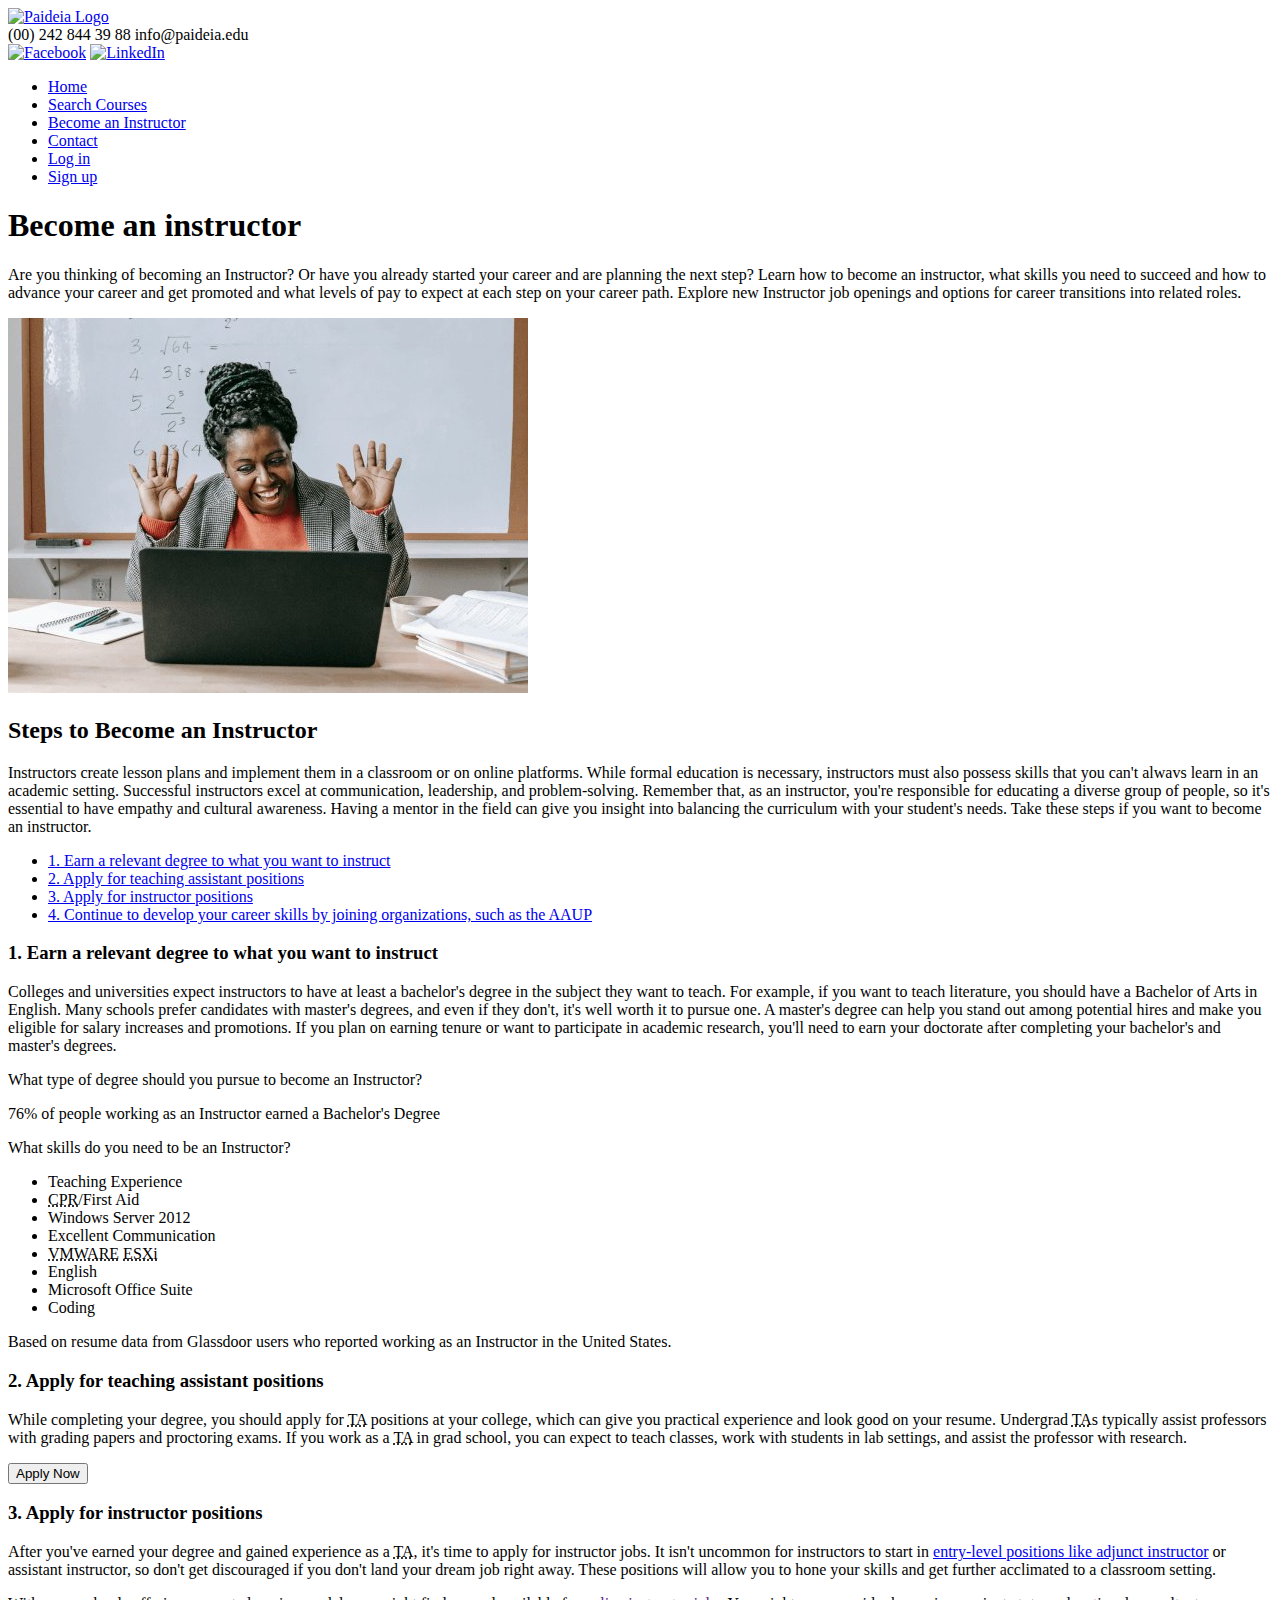
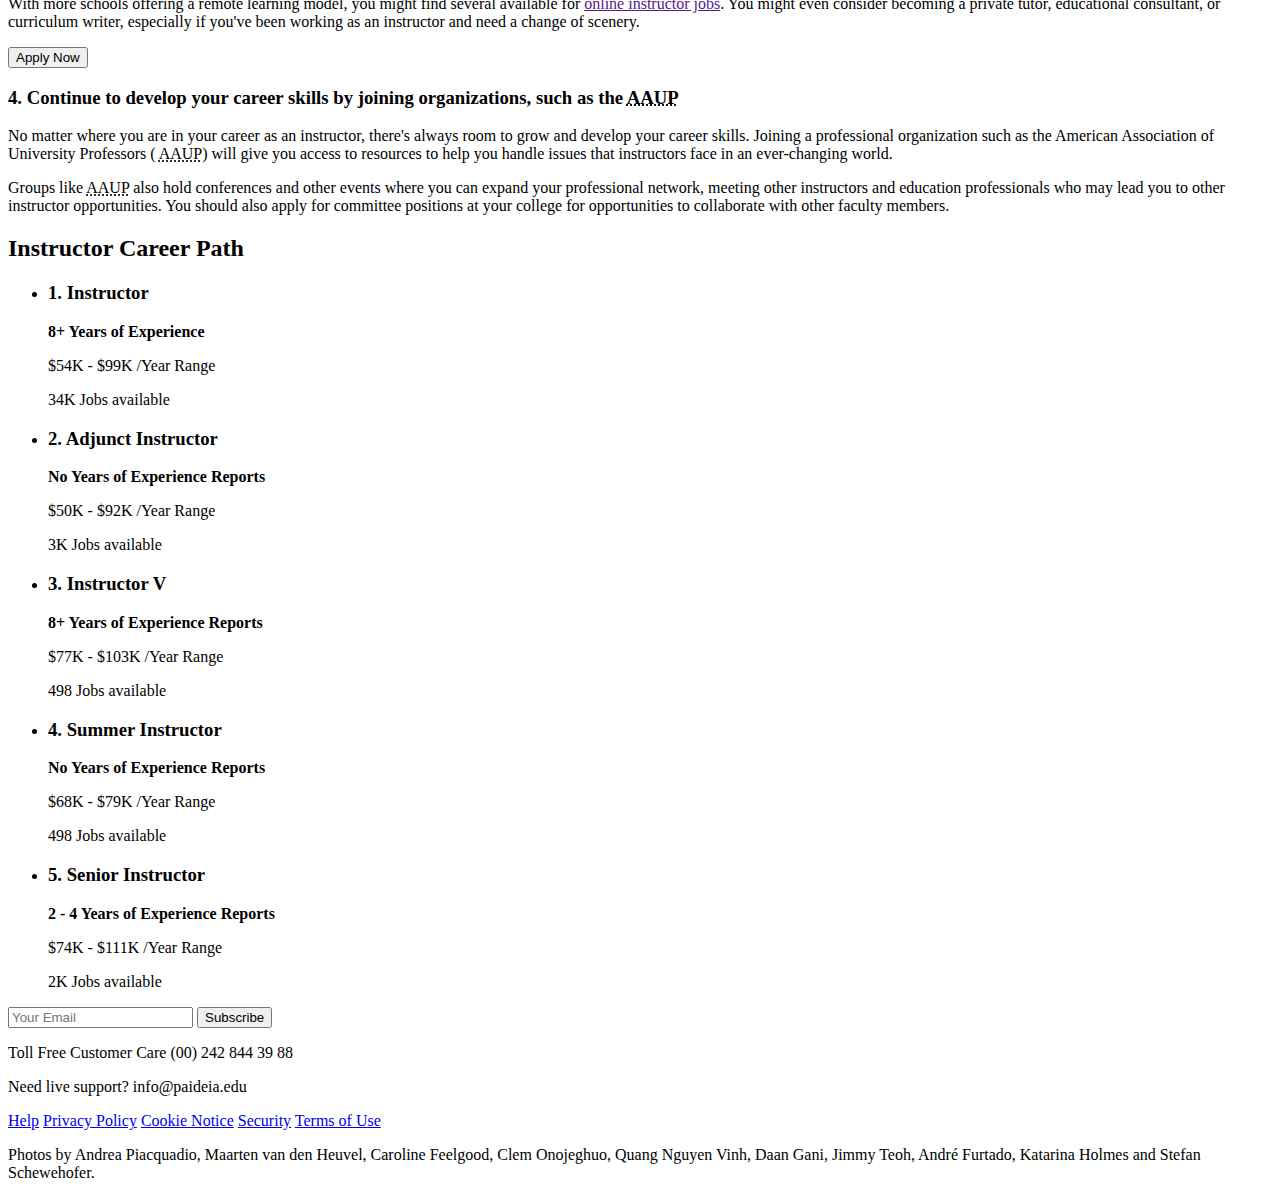
==== become-an-instructor.html @ 55b6c6ba "Initial Commit" ====
<!DOCTYPE html>
<html lang="en">
<head>
    <meta charset="UTF-8">
    <meta name="viewport" content="width=device-width, initial-scale=1.0">
    <title>Become an Instructor - Paideia</title>
    <link rel="stylesheet" href="css/instructor.css">
    <link rel="icon" type="image/png" href="img/favicon.png"/>
</head>
<body>
    <header>
        <div class="top-bar">
            <a href="index.html"><img src="logo.png" alt="Paideia Logo" class="logo"></a>
            <div class="contact-info">
                <span>(00) 242 844 39 88</span>
                <span>info@paideia.edu</span>
            </div>
            <div class="social-icons">
                <a href="#"><img src="facebook-icon.png" alt="Facebook"></a>
                <a href="#"><img src="linkedin-icon.png" alt="LinkedIn"></a>
            </div>
        </div>
        <nav>
            <ul>
                <li><a href="index.html">Home</a></li>
                <li><a href="search-courses.html">Search Courses</a></li>
                <li><a href="become-an-instructor.html" class="active">Become an Instructor</a></li>
                <li><a href="contact.html">Contact</a></li>
                <li><a href="login.html">Log in</a></li>
                <li><a href="signup.html" class="signup">Sign up</a></li>
            </ul>
        </nav>
    </header>
    <main>
        <section class="instructor-info">
            <h1>Become an instructor</h1>
            <p>Are you thinking of becoming an Instructor? Or have you already started your career and are planning the next step? Learn how to become an instructor, what skills you need to succeed and how to advance your career and get promoted and what levels of pay to expect at each step on your career path. Explore new Instructor job openings and options for career transitions into related roles.</p>
            <img src="img/instructor.jpg" alt="Instructor">
            <h2>Steps to Become an Instructor</h2>
            <p>
                Instructors create lesson plans and implement them in a classroom or on online platforms. 
                While formal education is necessary, instructors must also possess skills that you can't alwavs learn in an academic setting. 
                Successful instructors excel at communication, leadership, and problem-solving. Remember that, as an instructor, you're responsible
                for educating a diverse group of people, so it's essential to have empathy and cultural awareness. Having a mentor in the field can
                give you insight into balancing the curriculum with your student's needs.

                Take these steps if you want to become an instructor.
            </p>
            <ul class="steps">
                <li>
                    <a href="#h3">1. Earn a relevant degree to what you want to instruct</a>
                </li>
                <li>
                    <a href="#h3">2. Apply for teaching assistant positions</a>
                </li>
                <li>
                    <a href="#h3">3. Apply for instructor positions</a>
                </li>
                <li>
                    <a href="#h3">4. Continue to develop your career skills by joining organizations, such as the AAUP</a>
                </li>
            </ul>
            <div class="step-details">
                <h3>1. Earn a relevant degree to what you want to instruct</h3>
                <p>Colleges and universities expect instructors to have at least a bachelor's degree in the subject they want to teach. For example, if you want to teach literature, you should have a Bachelor of Arts in English. Many schools prefer candidates with master's degrees, and even if they don't, it's well worth it to pursue one. A master's degree can help you stand out among potential hires and make you eligible for salary increases and promotions. If you plan on earning tenure or want to participate in academic research, you'll need to earn your doctorate after completing your bachelor's and master's degrees.</p>
                <div class="survey">
                    <p>What type of degree should you pursue to become an Instructor?</p>
                    <p>76% of people working as an Instructor earned a Bachelor's Degree</p>
                    <p>What skills do you need to be an Instructor?</p>
                    <ul>
                        <li>Teaching Experience</li>
                        <li><abbr title="Cardiopulmonary Resuscitation">CPR</abbr>/First Aid</li>
                        <li>Windows Server 2012</li>
                        <li>Excellent Communication</li>
                        <li><abbr title="Virtual Machine Software">VMWARE</abbr> <abbr title="Elastic Search X Integrated">ESXi</abbr></li>
                        <li>English</li>
                        <li>Microsoft Office Suite</li>
                        <li>Coding</li>
                    </ul>
                    <p>Based on resume data from Glassdoor users who reported working as an Instructor in the United States.</p>
                </div>
                <h3>2. Apply for teaching assistant positions</h3>
                <p>While completing your degree, you should apply for <abbr title="Teaching Assistant">TA</abbr> positions at your college, which can give you practical experience and look good on your resume. Undergrad <abbr title="Teaching Assistant">TA</abbr>s typically assist professors with grading papers and proctoring exams. If you work as a <abbr title="Teaching Assistant">TA</abbr> in grad school, you can expect to teach classes, work with students in lab settings, and assist the professor with research.</p>
                <button>Apply Now</button>
                <h3>3. Apply for instructor positions</h3>
                <p>After you've earned your degree and gained experience as a <abbr title="Teaching Assistant">TA</abbr>, it's time to apply for instructor jobs. It isn't uncommon for instructors to start in <a href="https://www.glassdoor.com/Job/adjunct-professor-jobs-SRCH_KO0,17.htm">entry-level positions like adjunct instructor</a> or assistant instructor, so don't get discouraged if you don't land your dream job right away. These positions will allow you to hone your skills and get further acclimated to a classroom setting.</p>
                <p>
                    With more schools offering a remote learning model, you might find several available for <a href="">online instructor jobs</a>.
                    You might even consider becoming a private tutor, educational consultant, or curriculum writer, especially if you've been working as an
                    instructor and need a change of scenery.
                </p>
                <button>Apply Now</button>
                <h3>4. Continue to develop your career skills by joining organizations, such as the <abbr title="American Association of University Professors">AAUP</abbr></h3>
                <p>No matter where you are in your career as an instructor, there's always room to grow and develop your career skills. Joining a professional organization such as the American Association of University Professors ( <abbr title="American Association of University Professors">AAUP</abbr>) will give you access to resources to help you handle issues that instructors face in an ever-changing world.</p>
                <p>Groups like <abbr title="American Association of University Professors">AAUP</abbr> also hold conferences and other events where you can expand your professional network, meeting other instructors and education professionals who may lead you to other instructor opportunities. You should also apply for committee positions at your college for opportunities to collaborate with other faculty members.</p>
            </div>
        </section>
        <aside class="instructor-career-path">
            <h2>Instructor Career Path</h2>
            <ul>
                <li><h3>1. Instructor</h3>
                    <p><strong>8+ Years of Experience</strong></p>
                    <p>$54K - $99K /Year Range</p>
                    <p>34K Jobs available</p>
                </li>
                <li><h3>2. Adjunct Instructor</h3>
                    <p><strong>No Years of Experience Reports</strong></p>
                    <p>$50K - $92K /Year Range</p>
                    <p>3K Jobs available</p>
                </li>
                <li><h3>3. Instructor V</h3>
                    <p><strong>8+ Years of Experience Reports</strong></p>
                    <p>$77K - $103K /Year Range</p>
                    <p>498 Jobs available</p>
                </li>
                <li><h3>4. Summer Instructor</h3>
                    <p><strong>No Years of Experience Reports</strong></p>
                    <p>$68K - $79K /Year Range</p>
                    <p>498 Jobs available</p>
                </li>
                <li><h3>5. Senior Instructor</h3>
                    <p><strong>2 - 4 Years of Experience Reports</strong></p>
                    <p>$74K - $111K /Year Range</p>
                    <p>2K Jobs available</p>
                </li>
            </ul>
        </aside>
    </main>
    <footer>
        <div class="newsletter-form">
            <input type="email" placeholder="Your Email">
            <button>Subscribe</button>
        </div>
        <div class="footer-info">
            <p>Toll Free Customer Care (00) 242 844 39 88</p>
            <p>Need live support? info@paideia.edu</p>
        </div>
        <div class="footer-links">
            <a href="#">Help</a>
            <a href="#">Privacy Policy</a>
            <a href="#">Cookie Notice</a>
            <a href="#">Security</a>
            <a href="#">Terms of Use</a>
        </div>
        <div class="photo-credits">
            <p>Photos by Andrea Piacquadio, Maarten van den Heuvel, Caroline Feelgood, Clem Onojeghuo, Quang Nguyen Vinh, Daan Gani, Jimmy Teoh, André Furtado, Katarina Holmes and Stefan Schewehofer.</p>
        </div>
    </footer>
</body>
</html>
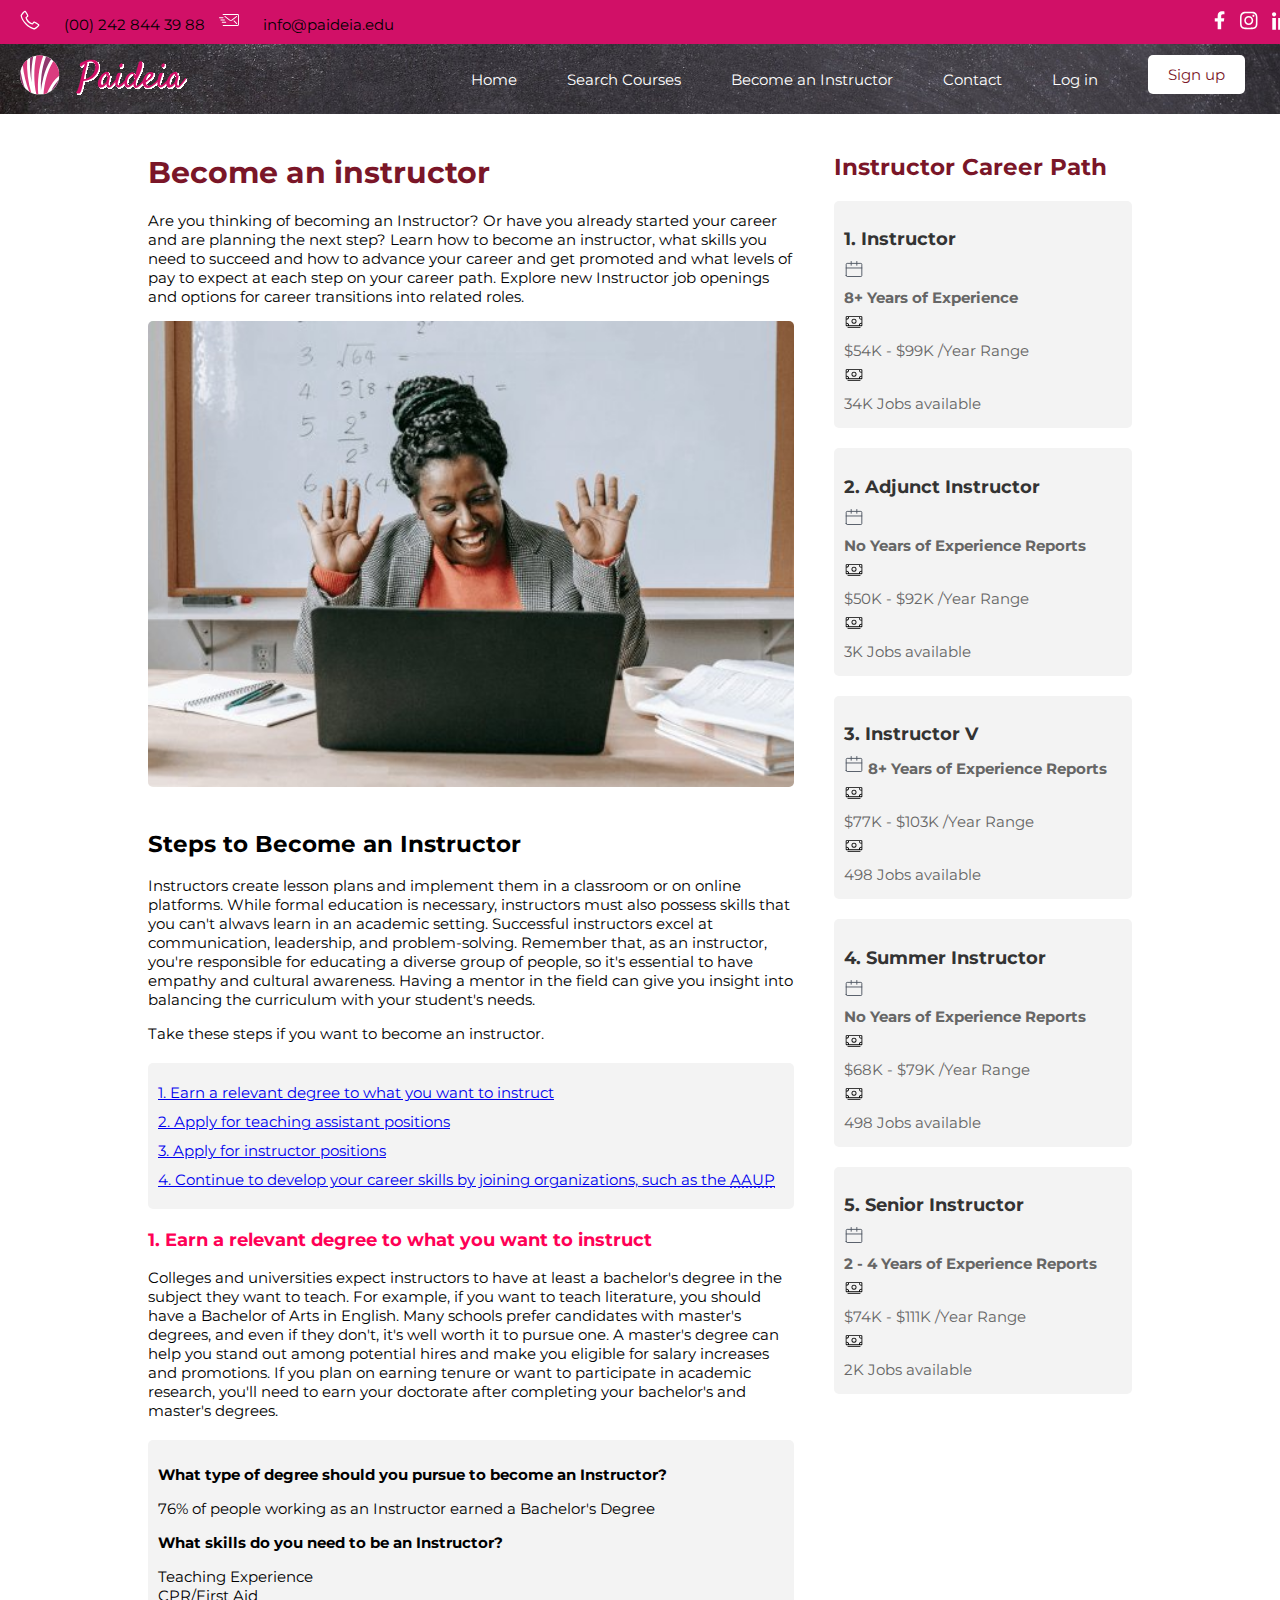
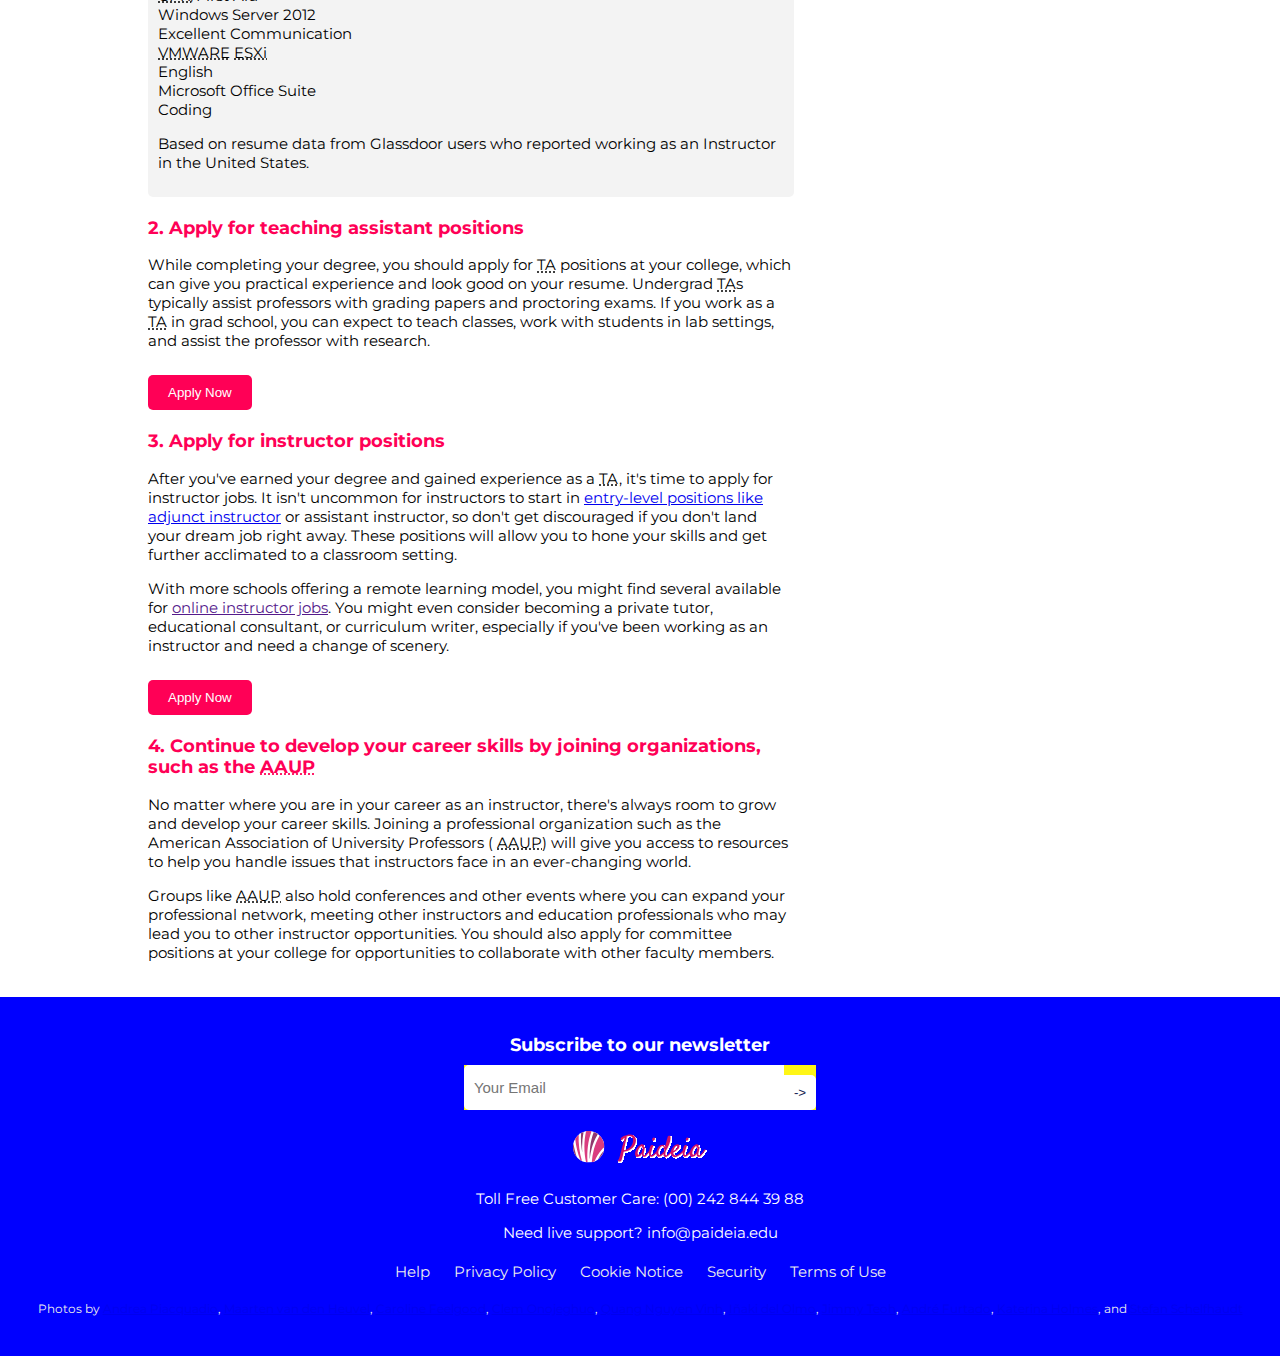
==== commit 38674bcf: "Test commit" ====
--- a/become-an-instructor.html
+++ b/become-an-instructor.html
@@ -4,30 +4,37 @@
     <meta charset="UTF-8">
     <meta name="viewport" content="width=device-width, initial-scale=1.0">
     <title>Become an Instructor - Paideia</title>
-    <link rel="stylesheet" href="css/instructor.css">
-    <link rel="icon" type="image/png" href="img/favicon.png"/>
+    <link rel="stylesheet" href="css/estilos.css">
+    <link rel="icon" type="image/png" href="img/favicon.png">
+    <link rel="preconnect" href="https://fonts.googleapis.com">
+    <link rel="preconnect" href="https://fonts.gstatic.com" crossorigin>
+    <link href="https://fonts.googleapis.com/css2?family=Montserrat:wght@400,500,700&display=swap" rel="stylesheet">
+    <link href="https://fonts.googleapis.com/css2?family=Satisfy&display=swap" rel="stylesheet">
 </head>
 <body>
     <header>
         <div class="top-bar">
-            <a href="index.html"><img src="logo.png" alt="Paideia Logo" class="logo"></a>
             <div class="contact-info">
+                <img src="img/phone.svg" alt="Phone icon">
                 <span>(00) 242 844 39 88</span>
+                <img src="img/mail.svg" alt="Mail icon">
                 <span>info@paideia.edu</span>
             </div>
-            <div class="social-icons">
-                <a href="#"><img src="facebook-icon.png" alt="Facebook"></a>
-                <a href="#"><img src="linkedin-icon.png" alt="LinkedIn"></a>
+            <div class="social-media">
+                <a href="https://www.facebook.com/paideia"><img src="img/facebook.svg" alt="Facebook"></a>
+                <a href="https://www.instagram.com/@paideia"><img src="img/instagram.svg" alt="Instagram"></a>
+                <a href="https://www.linkedin.com/paideia"><img src="img/linkedin.svg" alt="LinkedIn"></a>
             </div>
         </div>
         <nav>
+            <img src="img/logo-paideia.svg" alt="Paideia Logo" class="logo">
             <ul>
                 <li><a href="index.html">Home</a></li>
-                <li><a href="search-courses.html">Search Courses</a></li>
-                <li><a href="become-an-instructor.html" class="active">Become an Instructor</a></li>
+                <li><a href="#search-form">Search Courses</a></li>
+                <li><a href="become-an-instructor.html">Become an Instructor</a></li>
                 <li><a href="contact.html">Contact</a></li>
-                <li><a href="login.html">Log in</a></li>
-                <li><a href="signup.html" class="signup">Sign up</a></li>
+                <li><a href="#">Log in</a></li>
+                <li><a href="#" class="signup">Sign up</a></li>
             </ul>
         </nav>
     </header>
@@ -43,30 +50,31 @@
                 Successful instructors excel at communication, leadership, and problem-solving. Remember that, as an instructor, you're responsible
                 for educating a diverse group of people, so it's essential to have empathy and cultural awareness. Having a mentor in the field can
                 give you insight into balancing the curriculum with your student's needs.
-
+            </p>
+            <p>
                 Take these steps if you want to become an instructor.
             </p>
             <ul class="steps">
                 <li>
-                    <a href="#h3">1. Earn a relevant degree to what you want to instruct</a>
+                    <a href="#step-details">1. Earn a relevant degree to what you want to instruct</a>
                 </li>
                 <li>
-                    <a href="#h3">2. Apply for teaching assistant positions</a>
+                    <a href="#step-details">2. Apply for teaching assistant positions</a>
                 </li>
                 <li>
-                    <a href="#h3">3. Apply for instructor positions</a>
+                    <a href="#step-details">3. Apply for instructor positions</a>
                 </li>
                 <li>
-                    <a href="#h3">4. Continue to develop your career skills by joining organizations, such as the AAUP</a>
+                    <a href="#step-details">4. Continue to develop your career skills by joining organizations, such as the <abbr title="American Association of University Professors">AAUP</abbr></a>
                 </li>
             </ul>
             <div class="step-details">
                 <h3>1. Earn a relevant degree to what you want to instruct</h3>
                 <p>Colleges and universities expect instructors to have at least a bachelor's degree in the subject they want to teach. For example, if you want to teach literature, you should have a Bachelor of Arts in English. Many schools prefer candidates with master's degrees, and even if they don't, it's well worth it to pursue one. A master's degree can help you stand out among potential hires and make you eligible for salary increases and promotions. If you plan on earning tenure or want to participate in academic research, you'll need to earn your doctorate after completing your bachelor's and master's degrees.</p>
                 <div class="survey">
-                    <p>What type of degree should you pursue to become an Instructor?</p>
+                    <p><strong>What type of degree should you pursue to become an Instructor?</strong></p>
                     <p>76% of people working as an Instructor earned a Bachelor's Degree</p>
-                    <p>What skills do you need to be an Instructor?</p>
+                    <p><strong>What skills do you need to be an Instructor?</strong></p>
                     <ul>
                         <li>Teaching Experience</li>
                         <li><abbr title="Cardiopulmonary Resuscitation">CPR</abbr>/First Aid</li>
@@ -99,40 +107,59 @@
             <h2>Instructor Career Path</h2>
             <ul>
                 <li><h3>1. Instructor</h3>
+                    <img src="img/calendar.svg" alt="Calendar icon">
                     <p><strong>8+ Years of Experience</strong></p>
+                    <img src="img/money.svg" alt="Calendar icon">
                     <p>$54K - $99K /Year Range</p>
+                    <img src="img/money.svg" alt="Calendar icon">
                     <p>34K Jobs available</p>
                 </li>
                 <li><h3>2. Adjunct Instructor</h3>
+                    <img src="img/calendar.svg" alt="Calendar icon">
                     <p><strong>No Years of Experience Reports</strong></p>
+                    <img src="img/money.svg" alt="Calendar icon">
                     <p>$50K - $92K /Year Range</p>
+                    <img src="img/money.svg" alt="Calendar icon">
                     <p>3K Jobs available</p>
                 </li>
                 <li><h3>3. Instructor V</h3>
-                    <p><strong>8+ Years of Experience Reports</strong></p>
+                    <p><img src="img/calendar.svg" alt="Calendar icon">
+                    <strong>8+ Years of Experience Reports</strong></p>
+                    <img src="img/money.svg" alt="Calendar icon">
                     <p>$77K - $103K /Year Range</p>
+                    <img src="img/money.svg" alt="Calendar icon">
                     <p>498 Jobs available</p>
                 </li>
                 <li><h3>4. Summer Instructor</h3>
+                    <img src="img/calendar.svg" alt="Calendar icon">
                     <p><strong>No Years of Experience Reports</strong></p>
+                    <img src="img/money.svg" alt="Calendar icon">
                     <p>$68K - $79K /Year Range</p>
+                    <img src="img/money.svg" alt="Calendar icon">
                     <p>498 Jobs available</p>
                 </li>
                 <li><h3>5. Senior Instructor</h3>
+                    <img src="img/calendar.svg" alt="Calendar icon">
                     <p><strong>2 - 4 Years of Experience Reports</strong></p>
+                    <img src="img/money.svg" alt="Calendar icon">
                     <p>$74K - $111K /Year Range</p>
+                    <img src="img/money.svg" alt="Calendar icon">
                     <p>2K Jobs available</p>
                 </li>
             </ul>
         </aside>
     </main>
     <footer>
-        <div class="newsletter-form">
-            <input type="email" placeholder="Your Email">
-            <button>Subscribe</button>
+        <div class="newsletter">
+            <h3>Subscribe to our newsletter</h3>
+            <form class="newsletter-form">
+                <input type="email" placeholder="Your Email">
+                <button type="submit">-></button>
+            </form>
         </div>
         <div class="footer-info">
-            <p>Toll Free Customer Care (00) 242 844 39 88</p>
+            <img src="img/logo-paideia.svg" alt="Paideia Logo" class="logo">
+            <p>Toll Free Customer Care: (00) 242 844 39 88</p>
             <p>Need live support? info@paideia.edu</p>
         </div>
         <div class="footer-links">
@@ -143,7 +170,18 @@
             <a href="#">Terms of Use</a>
         </div>
         <div class="photo-credits">
-            <p>Photos by Andrea Piacquadio, Maarten van den Heuvel, Caroline Feelgood, Clem Onojeghuo, Quang Nguyen Vinh, Daan Gani, Jimmy Teoh, André Furtado, Katarina Holmes and Stefan Schewehofer.</p>
+            <p>Photos by
+                <a href="https://www.pexels.com/es-es/foto/feliz-mujer-etnica-sentada-a-la-mesa-con-el-portatil-3769021/">Andrea Piacquadio</a>, 
+                <a href="https://www.pexels.com/es-es/foto/persona-sosteniendo-vegetales-en-rodajas-2284166/">Maarten van den Heuvel</a>, 
+                <a href="https://www.pexels.com/es-es/foto/foto-de-persona-sosteniendo-rollo-de-hilo-marron-3654772/">Caroline Feelgood</a>, 
+                <a href="https://www.pexels.com/es-es/foto/triturar-madera-marron-175709/">Clem Onojeghuo</a>, 
+                <a href="https://www.pexels.com/es-es/foto/plantas-suculentas-verdes-y-moradas-2132240/">Quang Nguyen Vinh</a>, 
+                <a href="https://www.pexels.com/es-es/foto/fotografia-de-foco-superficial-de-pincel-102127/">Iñaki del Olmo</a>, 
+                <a href="https://www.pexels.com/es-es/foto/templo-griego-antiguo-951531/">Jimmy Teoh</a>, 
+                <a href="https://www.pexels.com/es-es/foto/fotografia-de-enfoque-selectivo-de-mujer-sosteniendo-camara-reflex-digital-1264210/">André Furtado</a>, 
+                <a href="https://www.pexels.com/es-es/foto/hombre-en-chaqueta-de-traje-marron-con-anteojos-con-marco-negro-5212317/">Katerina Holmes</a>, and
+                <a href="https://www.pexels.com/es-es/foto/feliz-mujer-negra-usando-laptop-para-trabajo-en-linea-5905713/">Stefan Schelfhaudt</a>
+            </p>
         </div>
     </footer>
 </body>
--- a/css/estilos.css
+++ b/css/estilos.css
@@ -0,0 +1,482 @@
+:root {
+    --color-principal: #D11067;
+    --granate-oscuro: #7A1628;
+    --amarillo: #FFF616;
+    --amarillo-fondo: #FEFBF4;
+    --color-general: #172655;
+    --gris-oscuro: #333333;
+    --verde-fondo: #DEF5F0;
+    --azul-fondo: #DEF5F0;
+    --naranja-fondo: #DEF5F0;
+    --gris-borde: #EDEDED;
+}
+
+body {
+    font-family: "Montserrat", sans-serif;
+    font-optical-sizing: auto;
+    font-weight: 400;
+    font-style: normal;
+    font-size: 15px;
+
+    margin: 0;
+    padding: 0;
+}
+
+main {
+    padding-left: 10%;
+    padding-right: 10%;
+}
+
+.top-bar,header .top-bar {
+    background-color: var(--color-principal);
+}
+
+.top-bar,nav,nav ul {
+    display: flex
+}
+
+.top-bar,nav {
+    padding: 10px 20px;
+    justify-content: space-between;
+    align-items: center
+}
+
+nav .logo {
+    height: 50px
+}
+
+nav ul {
+    gap: 20px;
+    justify-content: center;
+    margin: 0
+}
+
+nav ul li {
+    margin: 0 15px
+}
+
+nav ul li a.active {
+    border-bottom: 2px solid #ff0056
+}
+
+nav ul li a {
+    color: #fff;
+    text-decoration: none;
+    padding: 15px 0;
+    display: inline-block
+}
+
+.hero {
+    text-align: center;
+    padding: 100px 20px;
+    color: #fff;
+}
+
+.hero,header nav {
+    background-image: url(../img/blackboard.jpg);
+    background-size: cover;
+    background-position: center;
+}
+
+.hero h1 {
+    font-size: 2.5em;
+    margin: 0;
+    font-family: "Satisfy", cursive;
+}
+
+.hero h1 span {
+    color: #ffc107
+}
+
+.course h3, .hero p {
+    font-size: 1.2em;
+    margin: 10px 0 20px
+}
+
+form {
+    background-color: var(--amarillo);
+}
+
+aside.instructor-career-path img {
+    width: 20px;
+}
+
+.search-form, footer .newsletter-form {
+    display: flex;
+    justify-content: center;
+    margin-bottom: 20px
+}
+
+.search-form button {
+    padding: 10px 20px;
+    font-size: 1em;
+    background-color: var(--color-principal);
+    border: 0;
+    border-radius: 0 5px 5px 0;
+    cursor: pointer
+}
+
+.features {
+    display: flex;
+    justify-content: center;
+    gap: 20px;
+    margin-top: 20px
+}
+
+.features div,.popular-courses {
+    text-align: center
+}
+
+.features img {
+    width: 50px;
+    height: 50px
+}
+
+.popular-courses {
+    padding: 50px 20px
+}
+
+.courses {
+    display: grid;
+    grid-template-columns: repeat(auto-fit,minmax(250px,1fr));
+    gap: 20px
+}
+
+.course {
+    background-color: #fff;
+    padding: 20px;
+    border-radius: 10px;
+}
+
+.course img {
+    width: 100%;
+    border-radius: 10px
+}
+
+.course h3 {
+    margin: 10px 0
+}
+
+.course p {
+    color: #777
+}
+
+.browse-all {
+    padding: 10px 20px;
+    background-color: #ffc107;
+    border: 0;
+    border-radius: 5px;
+    cursor: pointer;
+    margin-top: 20px
+}
+
+.learning-path, .solutions {
+    padding: 50px 20px;
+    text-align: center
+}
+
+.solutions-content {
+    display: flex;
+    justify-content: center;
+    gap: 20px;
+    flex-wrap: wrap
+}
+
+.solution {
+    max-width: 300px;
+    text-align: left
+}
+
+.solution img {
+    width: 50px;
+    height: 50px
+}
+
+.instructor button,.register-now {
+    padding: 10px 20px;
+    background-color: #ffc107;
+    border: 0;
+    border-radius: 5px;
+    cursor: pointer;
+    margin-top: 20px
+}
+
+.categories {
+    background-color: #f7f7f7;
+    padding: 50px 20px;
+    text-align: center
+}
+
+.category-list {
+    display: flex;
+    justify-content: center;
+    gap: 20px;
+    flex-wrap: wrap
+}
+
+.category {
+    background-color: #fff;
+    padding: 20px;
+    border-radius: 10px;
+    max-width: 200px;
+    text-align: center
+}
+
+.category span {
+    display: block;
+    color: #777;
+    margin-top: 10px
+}
+
+.instructor,footer {
+    padding: 50px 20px;
+    text-align: center
+}
+
+footer {
+    background-color: blue;
+    color: #fff;
+    padding: 20px
+}
+
+.newsletter {
+    display: flex;
+    flex-direction: column;
+    align-items: center
+}
+
+.ambassador img,.newsletter h3 {
+    margin-bottom: 10px
+}
+
+.newsletter-form input,.search-form input {
+    font-size: 1em;
+    padding: 10px;
+    border-radius: 5px 0 0 5px;
+    border: 0;
+    width: 300px
+}
+
+.footer-links a:hover {
+    text-decoration: underline
+}
+
+.contact-info span,.social-media a {
+    margin-right: 10px
+}
+
+nav ul li a.active,nav ul li a.signup {
+    background-color: #fff;
+    color: var(--granate-oscuro);
+    border-radius: 5px
+}
+
+.contact-us h1,.instructor-career-path h2,.instructor-info h1 {
+    color: var(--granate-oscuro);
+}
+
+.ambassadors,.office-locations,main {
+    display: flex;
+    justify-content: space-between
+}
+
+.ambassador,.callback-form form,.office-locations div {
+    background-color: #fff;
+    padding: 20px;
+    border-radius: 5px;
+}
+
+.ambassador img {
+    width: 100px;
+    height: 100px;
+    border-radius: 50%
+}
+
+.callback-form form button,.callback-form form input,.callback-form form label,.callback-form form select {
+    display: block;
+    width: 100%;
+    margin-bottom: 10px
+}
+
+.callback-form form fieldset {
+    border: 0;
+    padding: 0
+}
+
+.callback-form form fieldset legend {
+    font-weight: 700
+}
+
+.callback-form form label input {
+    width: auto;
+    margin-right: 10px
+}
+
+.callback-form form button {
+    background-color: var(--azul-fondo);
+    color: #fff;
+    border: 0;
+    padding: 10px;
+    border-radius: 5px;
+    cursor: pointer
+}
+
+footer .newsletter-form input {
+    padding: 10px;
+    border: 0;
+    border-radius: 5px 0 0 5px
+}
+
+footer .newsletter-form button {
+    padding: 10px;
+    border: 0;
+    background-color: white;
+    color: var(--color-general);
+    border-radius: 0 5px 5px 0
+}
+
+.footer-links,.photo-credits,footer .footer-info {
+    margin-bottom: 20px
+}
+
+.footer-links a,footer .footer-links a {
+    color: var(--gris-borde);
+    text-decoration: none;
+    margin: 0 10px
+}
+
+footer .photo-credits p {
+    font-size: 12px;
+    color: var(--gris-borde);
+}
+
+.aside,.footer,.header,.main,.nav,.top-bar {
+    width: 100%
+}
+
+.logo {
+    height: 40px
+}
+
+.contact-info span {
+    margin-left: 20px
+}
+
+.social-icons a img {
+    height: 20px;
+    margin-left: 10px
+}
+
+.signup {
+    background-color: #ff0056;
+    padding: 10px 20px;
+    border-radius: 5px
+}
+
+.instructor-info {
+    width: 65%;
+    background-color: #fff;
+    padding: 20px;
+}
+
+.instructor-info img {
+    width: 100%;
+    border-radius: 5px;
+    margin-bottom: 20px
+}
+
+.instructor-info,.steps,button {
+    border-radius: 5px
+}
+
+.steps {
+    list-style: none;
+    margin: 20px 0;
+    background-color: #f3f3f3;
+    padding: 10px
+}
+
+.steps li {
+    margin: 10px 0;
+    color: #333
+}
+
+.step-details {
+    margin-top: 20px
+}
+
+.step-details h3 {
+    color: #ff0056;
+    margin-top: 20px
+}
+
+.instructor-career-path ul li,.survey {
+    background-color: #f3f3f3;
+    padding: 10px;
+    border-radius: 5px
+}
+
+.survey {
+    margin-top: 20px
+}
+
+.instructor-career-path ul,.survey ul,nav ul {
+    list-style: none;
+    padding: 0
+}
+
+button {
+    padding: 10px 20px;
+    margin-top: 10px
+}
+
+button:hover {
+    background-color: #e6004d
+}
+
+.instructor-career-path {
+    width: 30%;
+    background-color: #fff;
+    padding: 20px;
+    border-radius: 5px;
+}
+
+.instructor-career-path ul li {
+    margin: 20px 0
+}
+
+.instructor-career-path ul li h3 {
+    color: #333;
+    margin-bottom: 10px
+}
+
+.instructor-career-path ul li p {
+    margin: 5px 0;
+    color: #666
+}
+
+.newsletter-form {
+    display: flex;
+    justify-content: center
+}
+
+.newsletter-form button,button {
+    border: 0;
+    background-color: #ff0056;
+    color: #fff;
+    cursor: pointer
+}
+
+.newsletter-form button {
+    padding: 10px;
+    border-radius: 0 5px 5px 0
+}
+
+.footer-info,.newsletter-form {
+    margin-bottom: 20px
+}
+
+.photo-credits {
+    font-size: 12px;
+    color: #aaa
+}